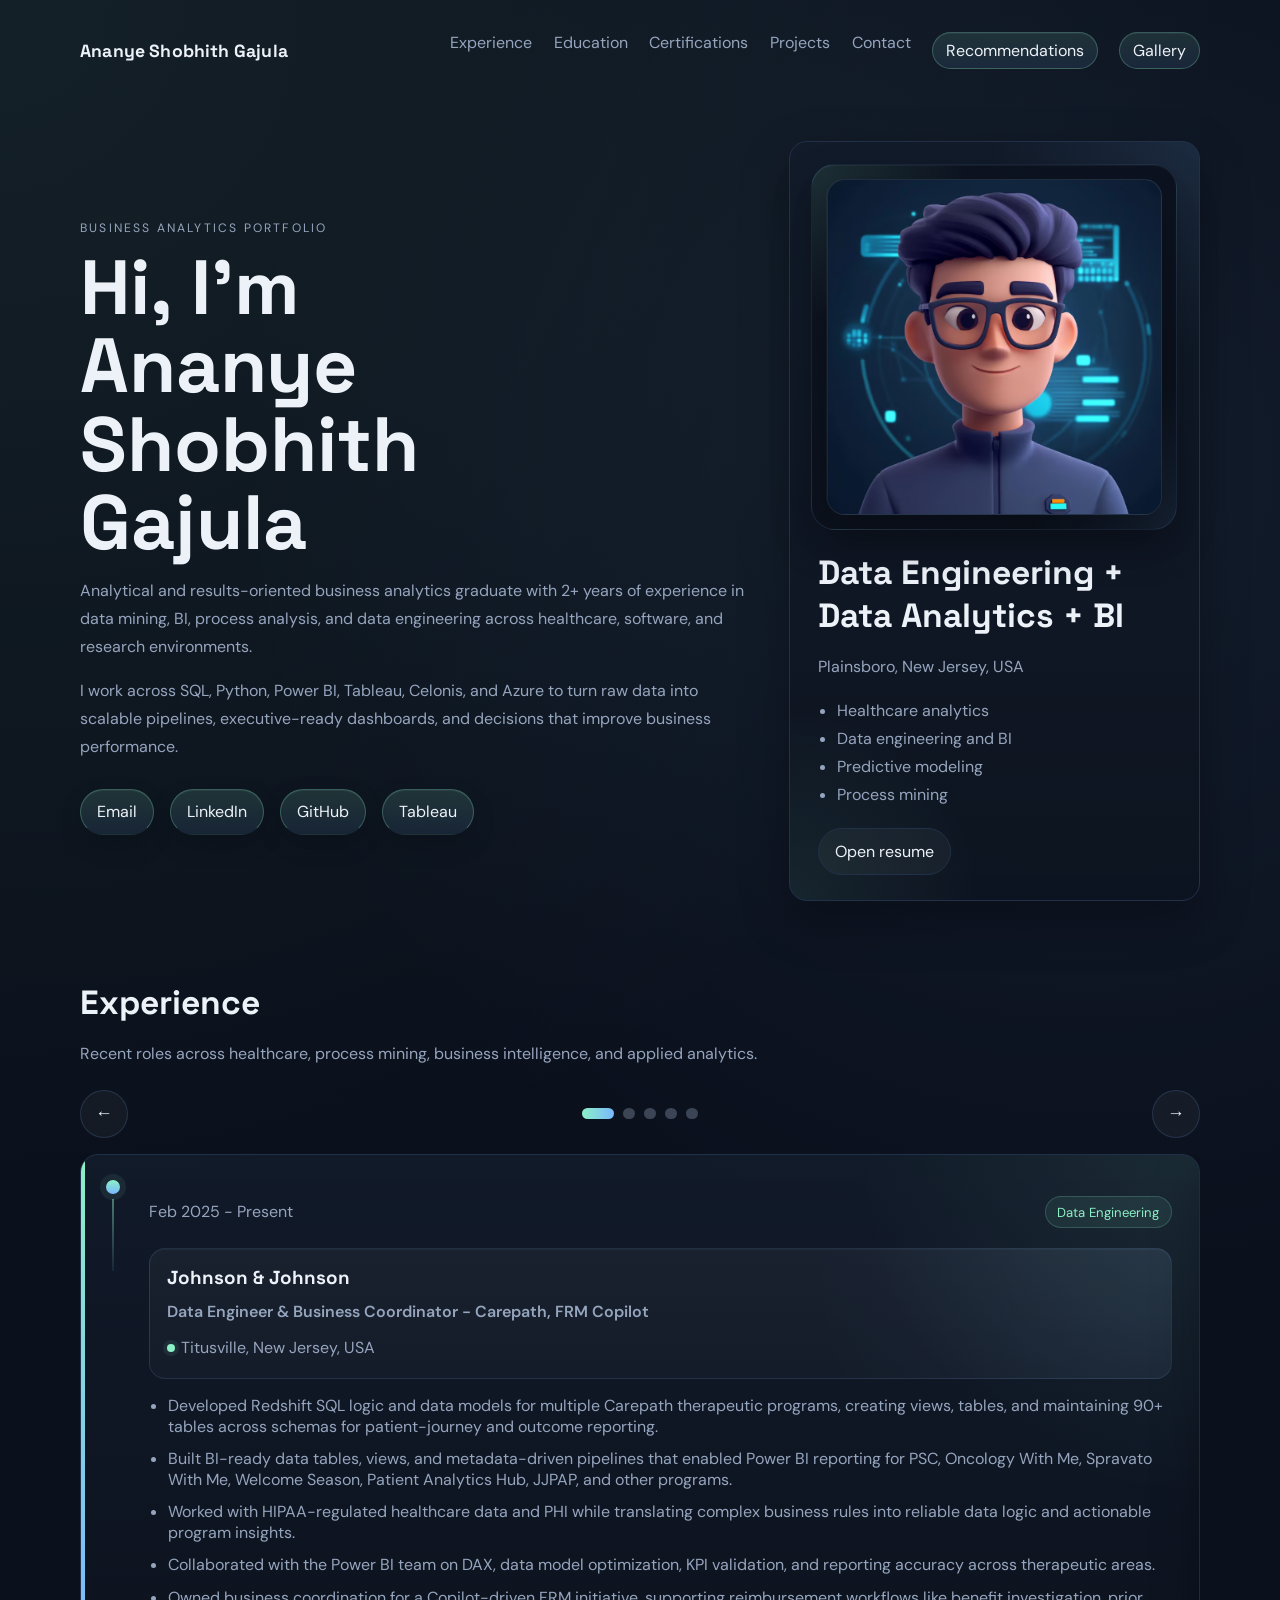
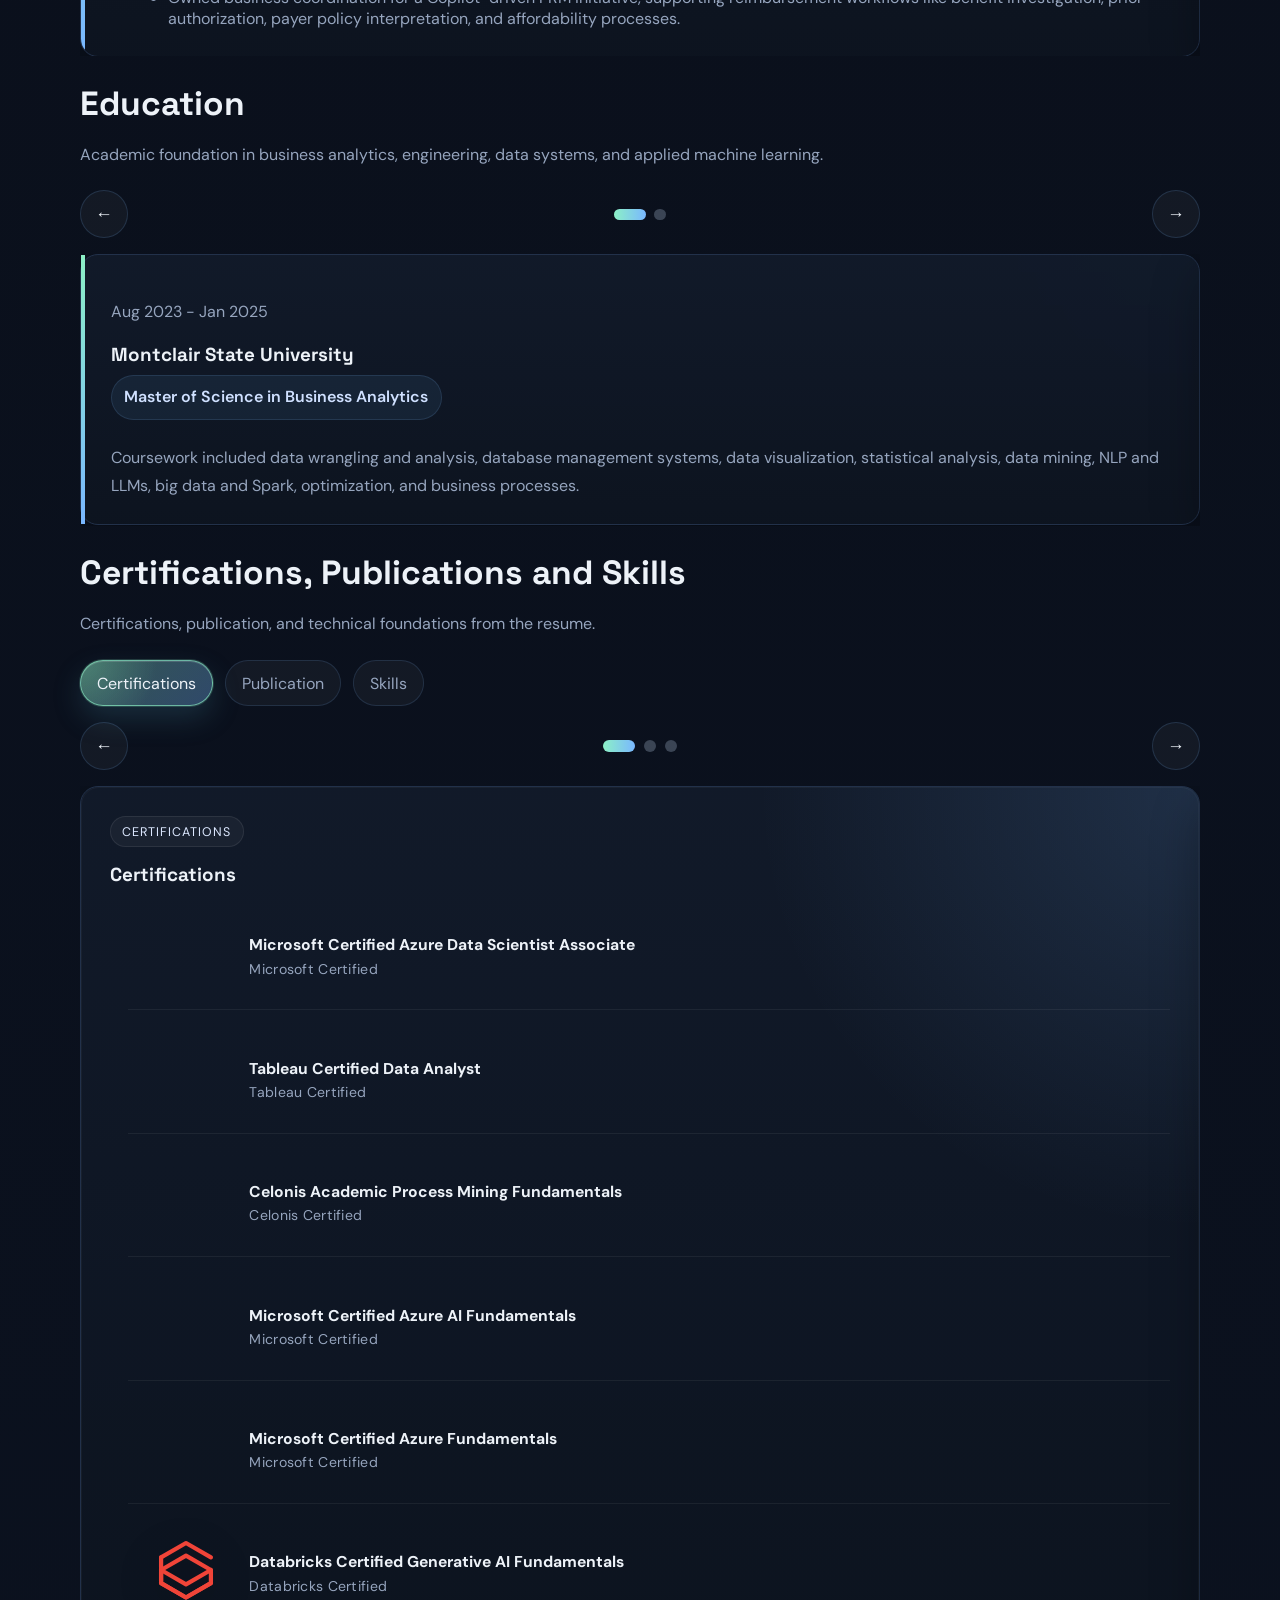
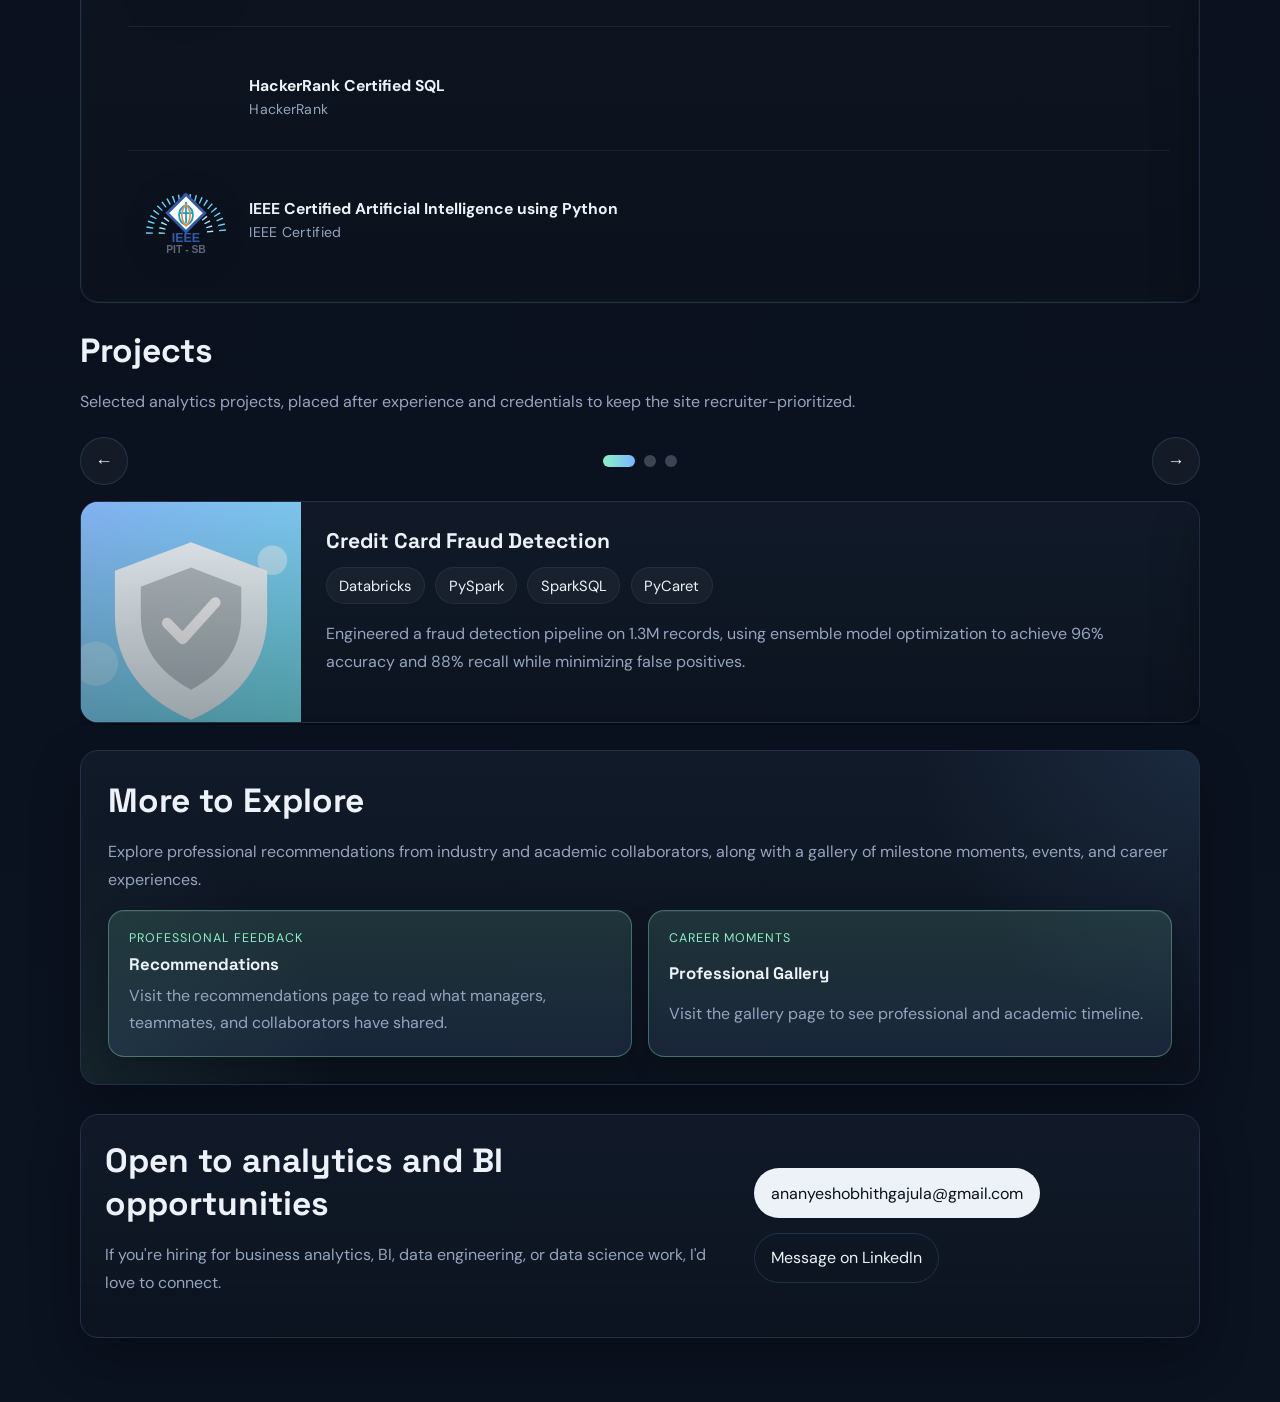
==== index.html @ 926a05ed "Add files via upload" ====
<!DOCTYPE html>
<html lang="en">
<head>
  <meta charset="UTF-8">
  <meta name="viewport" content="width=device-width, initial-scale=1.0">
  <title>Ananye Shobhith Gajula | Portfolio</title>
  <meta
    name="description"
    content="Portfolio of Ananye Shobhith Gajula, a business analytics and data professional with experience in healthcare analytics, BI, SQL, Python, Tableau, and Power BI."
  >
  <link rel="preconnect" href="https://fonts.googleapis.com">
  <link rel="preconnect" href="https://fonts.gstatic.com" crossorigin>
  <link href="https://fonts.googleapis.com/css2?family=DM+Sans:wght@400;500;700&family=Space+Grotesk:wght@500;700&display=swap" rel="stylesheet">
  <link rel="stylesheet" href="styles.css">
</head>
<body>
  <div class="site-shell">
    <header class="site-header">
      <a class="site-brand" href="#top">Ananye Shobhith Gajula</a>
      <nav class="site-nav">
        <a href="#experience">Experience</a>
        <a href="#education">Education</a>
        <a href="#credentials">Certifications</a>
        <a href="#projects">Projects</a>
        <a href="#contact">Contact</a>
        <a class="nav-highlight-link" href="recommendations.html">Recommendations</a>
        <a class="nav-highlight-link" href="gallery.html">Gallery</a>
      </nav>
    </header>

    <main id="top" class="content">
      <section class="hero">
        <div class="hero-copy">
          <p class="hero-tag">Business Analytics Portfolio</p>
          <h1>Hi, I'm Ananye Shobhith Gajula</h1>
          <p class="hero-text">
            Analytical and results-oriented business analytics graduate with 2+ years of experience in data mining,
            BI, process analysis, and data engineering across healthcare, software, and research environments.
          </p>
          <p class="hero-text">
            I work across SQL, Python, Power BI, Tableau, Celonis, and Azure to turn raw data into scalable pipelines,
            executive-ready dashboards, and decisions that improve business performance.
          </p>
          <div class="social-links">
            <a class="hero-link-highlight" href="mailto:ananyeshobhithgajula@gmail.com">Email</a>
            <a class="hero-link-highlight" href="https://www.linkedin.com/in/ananye-shobhith-gajula-b2914a262/" target="_blank" rel="noreferrer">LinkedIn</a>
            <a class="hero-link-highlight" href="https://github.com/ananye20" target="_blank" rel="noreferrer">GitHub</a>
            <a class="hero-link-highlight" href="https://public.tableau.com/app/profile/ananye.shobhith.gajula/vizzes" target="_blank" rel="noreferrer">Tableau</a>
          </div>
        </div>

        <aside class="profile-card">
          <div class="avatar-block">
            <img
              class="avatar-image"
              src="Avatar_Image.png"
              alt="Profile avatar"
            >
          </div>
          <div class="profile-meta">
          <h2>Data Engineering + Data Analytics + BI</h2>
            <p>Plainsboro, New Jersey, USA</p>
            <ul>
              <li>Healthcare analytics</li>
              <li>Data engineering and BI</li>
              <li>Predictive modeling</li>
              <li>Process mining</li>
            </ul>
            <a class="resume-link" href="AnanyeShobhithGajula_IBI%20(1).pdf" target="_blank" rel="noreferrer">Open resume</a>
          </div>
        </aside>
      </section>

      <section id="experience" class="section">
        <div class="section-head">
          <h2>Experience</h2>
          <p>Recent roles across healthcare, process mining, business intelligence, and applied analytics.</p>
        </div>

        <div class="experience-carousel reveal" data-carousel>
          <div class="experience-controls">
            <button class="carousel-button" type="button" data-carousel-prev aria-label="Previous experience">&#8592;</button>
            <div class="experience-dots" data-carousel-dots></div>
            <button class="carousel-button" type="button" data-carousel-next aria-label="Next experience">&#8594;</button>
          </div>

          <div class="experience-viewport">
            <div class="experience-track" data-carousel-track>
              <article class="post-card experience-card">
                <div class="experience-top">
                  <p class="post-date">Feb 2025 - Present</p>
                  <span class="experience-badge">Data Engineering</span>
                </div>
                <div class="experience-marker">
                  <span class="marker-dot"></span>
                  <span class="marker-line"></span>
                </div>
                <div class="experience-meta">
                  <h3>Johnson &amp; Johnson</h3>
                  <p class="post-role">Data Engineer &amp; Business Coordinator - Carepath, FRM Copilot</p>
                  <p class="post-location">Titusville, New Jersey, USA</p>
                </div>
                <ul class="experience-points">
                  <li>Developed Redshift SQL logic and data models for multiple Carepath therapeutic programs, creating views, tables, and maintaining 90+ tables across schemas for patient-journey and outcome reporting.</li>
                  <li>Built BI-ready data tables, views, and metadata-driven pipelines that enabled Power BI reporting for PSC, Oncology With Me, Spravato With Me, Welcome Season, Patient Analytics Hub, JJPAP, and other programs.</li>
                  <li>Worked with HIPAA-regulated healthcare data and PHI while translating complex business rules into reliable data logic and actionable program insights.</li>
                  <li>Collaborated with the Power BI team on DAX, data model optimization, KPI validation, and reporting accuracy across therapeutic areas.</li>
                  <li>Owned business coordination for a Copilot-driven FRM initiative, supporting reimbursement workflows like benefit investigation, prior authorization, payer policy interpretation, and affordability processes.</li>
                </ul>
              </article>

              <article class="post-card experience-card">
                <div class="experience-top">
                  <p class="post-date">Sep 2024 - Dec 2024</p>
                  <span class="experience-badge">Process Mining</span>
                </div>
                <div class="experience-marker">
                  <span class="marker-dot"></span>
                  <span class="marker-line"></span>
                </div>
                <div class="experience-meta">
                  <h3>Celonis</h3>
                  <p class="post-role">Data and Process Mining Analyst</p>
                  <p class="post-location">New York City, New York, USA</p>
                </div>
                <ul class="experience-points">
                  <li>Conducted data and process mining with Celonis EMS on 220K+ production, workflow, and finance records to identify operational inefficiencies and improvement opportunities.</li>
                  <li>Developed integrated data models, PQL queries, and interactive dashboards that surfaced workflow bottlenecks and helped prioritize automation and process streamlining.</li>
                  <li>Uncovered production losses from over-deliveries, 42-day sales-to-production delays, 51.48% late FedEx deliveries, and delayed payments caused by repetitive tasks and broken workflow handoffs.</li>
                </ul>
              </article>

              <article class="post-card experience-card">
                <div class="experience-top">
                  <p class="post-date">May 2024 - Aug 2024</p>
                  <span class="experience-badge">Internship</span>
                </div>
                <div class="experience-marker">
                  <span class="marker-dot"></span>
                  <span class="marker-line"></span>
                </div>
                <div class="experience-meta">
                  <h3>My Yoga Network</h3>
                  <p class="post-role">Data Science and Analysis Intern</p>
                  <p class="post-location">Long Beach, California, USA</p>
                </div>
                <ul class="experience-points">
                  <li>Developed end-to-end Power BI dashboards using Google Analytics and custom datasets, with SQL, Power Query, and DAX to analyze traffic, engagement, and user behavior trends.</li>
                  <li>Built an automated Python-based data collection workflow, including web scraping, to support the company&apos;s personalized AI efforts.</li>
                  <li>Performed sentiment analysis across multiple websites to understand public opinion on yoga therapy and deliver near real-time stakeholder insight.</li>
                </ul>
              </article>

              <article class="post-card experience-card">
                <div class="experience-top">
                  <p class="post-date">Apr 2022 - Apr 2023</p>
                  <span class="experience-badge">Research</span>
                </div>
                <div class="experience-marker">
                  <span class="marker-dot"></span>
                  <span class="marker-line"></span>
                </div>
                <div class="experience-meta">
                  <h3>Vardhaman College of Engineering</h3>
                  <p class="post-role">Research Assistant</p>
                  <p class="post-location">Hyderabad, Telangana, India</p>
                </div>
                <ul class="experience-points">
                  <li>Supported research-oriented analytical work during undergraduate study, strengthening skills in structured problem solving, experimentation, and technical communication.</li>
                  <li>Built a strong foundation in applied data analysis and investigative thinking that later carried into analytics, BI, and machine learning work.</li>
                </ul>
              </article>

              <article class="post-card experience-card">
                <div class="experience-top">
                  <p class="post-date">Aug 2021 - Sep 2021</p>
                  <span class="experience-badge">Machine Learning</span>
                </div>
                <div class="experience-marker">
                  <span class="marker-dot"></span>
                  <span class="marker-line"></span>
                </div>
                <div class="experience-meta">
                  <h3>VI Solutions</h3>
                  <p class="post-role">Machine Learning Intern</p>
                  <p class="post-location">Bengaluru, Karnataka, India</p>
                </div>
                <ul class="experience-points">
                  <li>Gained early internship exposure to machine learning workflows and practical analytics problem solving in a professional environment.</li>
                  <li>Built foundational experience that shaped later work in predictive modeling, data science, and applied business analytics.</li>
                </ul>
              </article>
            </div>
          </div>
        </div>
      </section>

      <section id="education" class="section">
        <div class="section-head">
          <h2>Education</h2>
          <p>Academic foundation in business analytics, engineering, data systems, and applied machine learning.</p>
        </div>

        <div class="education-carousel reveal" data-carousel data-carousel-label="education">
          <div class="experience-controls">
            <button class="carousel-button" type="button" data-carousel-prev aria-label="Previous education">&#8592;</button>
            <div class="experience-dots" data-carousel-dots></div>
            <button class="carousel-button" type="button" data-carousel-next aria-label="Next education">&#8594;</button>
          </div>

          <div class="experience-viewport education-viewport">
            <div class="experience-track education-track" data-carousel-track>
              <article class="info-card education-card">
                <p class="post-date">Aug 2023 - Jan 2025</p>
                <h3>Montclair State University</h3>
                <p class="post-role">Master of Science in Business Analytics</p>
                <p>
                  Coursework included data wrangling and analysis, database management systems, data visualization,
                  statistical analysis, data mining, NLP and LLMs, big data and Spark, optimization, and business processes.
                </p>
              </article>

              <article class="info-card education-card">
                <p class="post-date">Aug 2019 - May 2023</p>
                <h3>Vardhaman College of Engineering</h3>
                <p class="post-role">Bachelor of Technology in Electronics and Communication Engineering</p>
                <p>
                  Relevant coursework included DBMS, Python, Java, C and data structures, artificial neural networks,
                  image processing, pattern recognition, managerial economics, financial analysis, and management science.
                </p>
              </article>
            </div>
          </div>
        </div>
      </section>

      <section id="credentials" class="section">
        <div class="section-head">
          <h2>Certifications, Publications and Skills</h2>
          <p>Certifications, publication, and technical foundations from the resume.</p>
        </div>

        <div class="credentials-carousel reveal" data-carousel data-carousel-label="credentials">
          <div class="credential-tabs" role="tablist" aria-label="Credential sections">
            <button class="credential-tab" type="button" data-carousel-tab aria-label="Show certifications">Certifications</button>
            <button class="credential-tab" type="button" data-carousel-tab aria-label="Show publication">Publication</button>
            <button class="credential-tab" type="button" data-carousel-tab aria-label="Show skills">Skills</button>
          </div>

          <div class="experience-controls">
            <button class="carousel-button" type="button" data-carousel-prev aria-label="Previous credential panel">&#8592;</button>
            <div class="experience-dots" data-carousel-dots></div>
            <button class="carousel-button" type="button" data-carousel-next aria-label="Next credential panel">&#8594;</button>
          </div>

          <div class="experience-viewport credentials-viewport">
            <div class="experience-track credentials-track" data-carousel-track>
              <article class="info-card credential-panel credential-panel-certifications">
                <div class="credential-kicker">Certifications</div>
                <h3>Certifications</h3>
                <ul class="link-list credential-list">
                  <li>
                    <a class="credential-link" href="https://learn.microsoft.com/en-us/users/gajulaananyeshobhith-4260/credentials/d32e038fb5f70c62?ref=https%3A%2F%2Fwww.linkedin.com%2F" target="_blank" rel="noreferrer">
                      <span class="cert-badge-visual cert-badge-visual-microsoft" aria-hidden="true">
                        <img class="cert-badge-image cert-badge-image-microsoft" src="https://learn.microsoft.com/en-us/media/learn/certification/badges/microsoft-certified-associate-badge.svg" alt="">
                      </span>
                      <span class="credential-copy">
                        <strong>Microsoft Certified Azure Data Scientist Associate</strong>
                        <span>Microsoft Certified</span>
                      </span>
                    </a>
                  </li>
                  <li>
                    <a class="credential-link" href="https://www.credly.com/badges/27717da0-6402-4bd5-868a-07f58592368b/public_url" target="_blank" rel="noreferrer">
                      <span class="cert-badge-visual cert-badge-visual-tableau" aria-hidden="true">
                        <img class="cert-badge-image cert-badge-image-tableau" src="https://images.credly.com/images/58b06a5f-aee6-4a11-ac53-da36d5f70e8e/linkedin_thumb_image.png" alt="">
                      </span>
                      <span class="credential-copy">
                        <strong>Tableau Certified Data Analyst</strong>
                        <span>Tableau Certified</span>
                      </span>
                    </a>
                  </li>
                  <li>
                    <a class="credential-link" href="https://www.credly.com/badges/e7cfa624-79ff-4058-915b-7930f27873f2/public_url" target="_blank" rel="noreferrer">
                      <span class="cert-badge-visual cert-badge-visual-celonis" aria-hidden="true">
                        <img class="cert-badge-image cert-badge-image-celonis" src="https://images.credly.com/images/0831dac1-0a49-448d-a786-57c72c984bd1/linkedin_thumb_image.png" alt="">
                      </span>
                      <span class="credential-copy">
                        <strong>Celonis Academic Process Mining Fundamentals</strong>
                        <span>Celonis Certified</span>
                      </span>
                    </a>
                  </li>
                  <li>
                    <a class="credential-link" href="https://learn.microsoft.com/en-us/users/gajulaananyeshobhith-4260/credentials/6275d849d270e3c5?ref=https%3A%2F%2Fwww.linkedin.com%2F" target="_blank" rel="noreferrer">
                      <span class="cert-badge-visual cert-badge-visual-microsoft" aria-hidden="true">
                        <img class="cert-badge-image cert-badge-image-microsoft" src="https://learn.microsoft.com/en-us/media/learn/certification/badges/microsoft-certified-fundamentals-badge.svg" alt="">
                      </span>
                      <span class="credential-copy">
                        <strong>Microsoft Certified Azure AI Fundamentals</strong>
                        <span>Microsoft Certified</span>
                      </span>
                    </a>
                  </li>
                  <li>
                    <a class="credential-link" href="https://learn.microsoft.com/en-us/users/gajulaananyeshobhith-4260/credentials/99b4e47d8fd1ccc8?ref=https%3A%2F%2Fwww.linkedin.com%2F" target="_blank" rel="noreferrer">
                      <span class="cert-badge-visual cert-badge-visual-microsoft" aria-hidden="true">
                        <img class="cert-badge-image cert-badge-image-microsoft" src="https://learn.microsoft.com/en-us/media/learn/certification/badges/microsoft-certified-fundamentals-badge.svg" alt="">
                      </span>
                      <span class="credential-copy">
                        <strong>Microsoft Certified Azure Fundamentals</strong>
                        <span>Microsoft Certified</span>
                      </span>
                    </a>
                  </li>
                  <li>
                    <a class="credential-link" href="https://credentials.databricks.com/5e08531e-f39e-4962-baf7-e07ce526fd27#acc.Z2GTFHV7" target="_blank" rel="noreferrer">
                      <span class="cert-badge-visual cert-badge-visual-genai" aria-hidden="true">
                        <img class="cert-badge-image cert-badge-image-genai" src="data:image/svg+xml,%3Csvg xmlns='http://www.w3.org/2000/svg' viewBox='0 0 180 180'%3E%3Crect width='180' height='180' fill='none'/%3E%3Cg fill='none' stroke='%23f04438' stroke-width='10' stroke-linecap='round' stroke-linejoin='round'%3E%3Cpath d='M31 53 90 19l59 34'/%3E%3Cpath d='M31 83 90 49l59 34v31L90 148 31 114V83Z'/%3E%3Cpath d='M31 53v30l59 34 59-34'/%3E%3Cpath d='M31 83v31l59 34 59-34'/%3E%3C/g%3E%3C/svg%3E" alt="">
                      </span>
                      <span class="credential-copy">
                        <strong>Databricks Certified Generative AI Fundamentals</strong>
                        <span>Databricks Certified</span>
                      </span>
                    </a>
                  </li>
                  <li>
                    <a class="credential-link" href="https://www.hackerrank.com/certificates/iframe/54841c2bc0ff" target="_blank" rel="noreferrer">
                      <span class="cert-badge-visual cert-badge-visual-hackerrank" aria-hidden="true">
                        <img class="cert-badge-image cert-badge-image-hackerrank" src="https://hrcdn.net/hrc_misc/SQL_basic_badge.png" alt="">
                      </span>
                      <span class="credential-copy">
                        <strong>HackerRank Certified SQL</strong>
                        <span>HackerRank</span>
                      </span>
                    </a>
                  </li>
                  <li>
                    <a class="credential-link" href="https://credentials.databricks.com/9df317f6-ded1-4fb7-9c5d-2fa432081d6c?username=ananyeshobhithgajula668041" target="_blank" rel="noreferrer">
                      <span class="cert-badge-visual" aria-hidden="true">
                        <img class="cert-badge-image cert-badge-image-contain" src="data:image/svg+xml,%3Csvg xmlns='http://www.w3.org/2000/svg' viewBox='0 0 136 110'%3E%3Crect width='136' height='110' fill='none'/%3E%3Cpath d='M15 75a53 53 0 0 1 106 0' fill='none' stroke='%2366d7ff' stroke-width='10' stroke-dasharray='2 6'/%3E%3Cpath d='M33 75a35 35 0 0 1 70 0' fill='none' stroke='%23a6ebff' stroke-width='9' stroke-dasharray='2 5'/%3E%3Cpath d='M68 18 95 45 68 72 41 45 68 18Z' fill='white' stroke='%232f5aa8' stroke-width='4'/%3E%3Cpath d='M68 29v31M58 45h20M68 33c6 3 10 9 10 15s-4 12-10 15c-6-3-10-9-10-15s4-12 10-15Z' fill='none' stroke='%2300a0df' stroke-width='2.5'/%3E%3Cpath d='M68 33c0 0 6 4 6 15 0 11-6 15-6 15s-6-4-6-15c0-11 6-15 6-15Z' fill='none' stroke='%23f28b2f' stroke-width='2.5'/%3E%3Ctext x='68' y='87' fill='%232f5aa8' font-size='18' font-family='Arial' font-weight='700' text-anchor='middle'%3EIEEE%3C/text%3E%3Ctext x='68' y='103' fill='%2363647a' font-size='15' font-family='Arial' font-weight='700' text-anchor='middle'%3EPIT - SB%3C/text%3E%3C/svg%3E" alt="">
                      </span>
                      <span class="credential-copy">
                        <strong>IEEE Certified Artificial Intelligence using Python</strong>
                        <span>IEEE Certified</span>
                      </span>
                    </a>
                  </li>
                </ul>
              </article>

              <article class="info-card credential-panel credential-panel-publication">
                <div class="credential-kicker">Research Output</div>
                <h3>Publication</h3>
                <div class="publication-entry">
                  <div class="publication-meta">
                    <span class="publication-badge" aria-hidden="true">
                      <img
                        class="publication-badge-image"
                        src="data:image/svg+xml,%3Csvg xmlns='http://www.w3.org/2000/svg' viewBox='0 0 112 112'%3E%3Crect width='112' height='112' rx='28' fill='%23f7c97e'/%3E%3Crect x='24' y='20' width='44' height='72' rx='8' fill='%23222d3d'/%3E%3Cpath d='M68 28h12c5 0 8 3 8 8v44c0 5-3 8-8 8H68V28Z' fill='%23354458'/%3E%3Cpath d='M32 34h28M32 46h24M32 58h28M32 70h18' stroke='%23f7c97e' stroke-width='4' stroke-linecap='round'/%3E%3Cpath d='M68 28c5 0 8 3 8 8v44c0 5-3 8-8 8' fill='none' stroke='%23f3f6fb' stroke-width='4'/%3E%3C/svg%3E"
                        alt=""
                      >
                    </span>
                    <div class="publication-copy">
                      <p class="publication-label">Journal</p>
                      <h4>Tuijin Jishu / Journal of Propulsion Technology</h4>
                    </div>
                  </div>
                  <p class="publication-title">
                    Transforming Healthcare Data into Actionable Insights for Budget Allocation
                  </p>
                  <a class="inline-link credential-action" href="https://www.propulsiontechjournal.com/index.php/journal/article/view/5639/3808" target="_blank" rel="noreferrer">Open article</a>
                </div>

                <div class="publication-entry">
                  <div class="publication-meta">
                    <span class="publication-badge" aria-hidden="true">
                      <img
                        class="publication-badge-image"
                        src="data:image/svg+xml,%3Csvg xmlns='http://www.w3.org/2000/svg' viewBox='0 0 112 112'%3E%3Crect width='112' height='112' rx='28' fill='%2379b7ff'/%3E%3Crect x='24' y='24' width='64' height='64' rx='18' fill='%230e1a2b'/%3E%3Cpath d='M40 46h32M40 58h24M40 70h28' stroke='%23dfeaff' stroke-width='5' stroke-linecap='round'/%3E%3Ccircle cx='73' cy='72' r='10' fill='none' stroke='%238cf0c6' stroke-width='5'/%3E%3Cpath d='m80 79 8 8' stroke='%238cf0c6' stroke-width='5' stroke-linecap='round'/%3E%3C/svg%3E"
                        alt=""
                      >
                    </span>
                    <div class="publication-copy">
                      <p class="publication-label">Publication</p>
                      <h4>Ready Tensor</h4>
                    </div>
                  </div>
                  <p class="publication-title">
                    Miller Center Speech Synthesis
                  </p>
                  <a class="inline-link credential-action" href="https://app.readytensor.ai/publications/miller-center-speech-synthesis-87vT1EfY8yoV" target="_blank" rel="noreferrer">Open publication</a>
                </div>
              </article>

              <article class="info-card credential-panel credential-panel-skills">
                <div class="credential-kicker">Toolbox</div>
                <h3>Technical Skills</h3>
                <div class="skill-cloud">
                  <span>Python</span>
                  <span>SQL</span>
                  <span>Power BI</span>
                  <span>Tableau</span>
                  <span>R</span>
                  <span>Excel</span>
                  <span>Celonis</span>
                  <span>PostgreSQL</span>
                  <span>Azure</span>
                  <span>Databricks</span>
                  <span>PySpark</span>
                  <span>TensorFlow</span>
                  <span>PyTorch</span>
                  <span>spaCy</span>
                  <span>BERT</span>
                  <span>Power Query</span>
                  <span>DAX</span>
                  <span>MLOps</span>
                </div>
              </article>
            </div>
          </div>
        </div>
      </section>

      <section id="projects" class="section">
        <div class="section-head">
          <h2>Projects</h2>
          <p>Selected analytics projects, placed after experience and credentials to keep the site recruiter-prioritized.</p>
        </div>

        <div class="projects-carousel reveal" data-carousel data-carousel-label="project">
          <div class="experience-controls">
            <button class="carousel-button" type="button" data-carousel-prev aria-label="Previous project">&#8592;</button>
            <div class="experience-dots" data-carousel-dots></div>
            <button class="carousel-button" type="button" data-carousel-next aria-label="Next project">&#8594;</button>
          </div>

            <div class="experience-viewport project-viewport">
              <div class="experience-track project-track" data-carousel-track>
                <article class="project-card">
                  <div class="project-visual blue">
                    <img
                      class="project-logo"
                      src="data:image/svg+xml,%3Csvg xmlns='http://www.w3.org/2000/svg' viewBox='0 0 600 420'%3E%3Cdefs%3E%3ClinearGradient id='g' x1='0' y1='0' x2='1' y2='1'%3E%3Cstop stop-color='%238cb7ff'/%3E%3Cstop offset='1' stop-color='%2375f0f3'/%3E%3C/linearGradient%3E%3C/defs%3E%3Crect width='600' height='420' fill='url(%23g)'/%3E%3Cpath d='M300 78 444 132v84c0 94-58 163-144 198C214 379 156 310 156 216v-84L300 78Z' fill='%23ffffff' fill-opacity='.9'/%3E%3Cpath d='M300 126 395 162v55c0 62-36 108-95 140-59-32-95-78-95-140v-55l95-36Z' fill='%23091520' fill-opacity='.24'/%3E%3Cpath d='M255 231l29 30 62-69' fill='none' stroke='%23ffffff' stroke-width='20' stroke-linecap='round' stroke-linejoin='round'/%3E%3Ccircle cx='454' cy='112' r='28' fill='%23ffffff' fill-opacity='.46'/%3E%3Ccircle cx='120' cy='308' r='42' fill='%23ffffff' fill-opacity='.28'/%3E%3C/svg%3E"
                      alt="Fraud detection analytics project visual"
                    >
                  </div>
                  <div class="project-body">
                    <a class="project-title" href="#projects">Credit Card Fraud Detection</a>
                    <div class="project-tags">
                      <span>Databricks</span>
                      <span>PySpark</span>
                      <span>SparkSQL</span>
                      <span>PyCaret</span>
                    </div>
                    <p>
                      Engineered a fraud detection pipeline on 1.3M records, using ensemble model optimization to achieve
                      96% accuracy and 88% recall while minimizing false positives.
                    </p>
                  </div>
                </article>

                <article class="project-card">
                  <div class="project-visual mint">
                    <img
                    class="project-logo"
                    src="data:image/svg+xml,%3Csvg xmlns='http://www.w3.org/2000/svg' viewBox='0 0 600 420'%3E%3Cdefs%3E%3ClinearGradient id='g' x1='0' y1='0' x2='1' y2='1'%3E%3Cstop stop-color='%238cf0c6'/%3E%3Cstop offset='1' stop-color='%235dc9e8'/%3E%3C/linearGradient%3E%3C/defs%3E%3Crect width='600' height='420' fill='url(%23g)'/%3E%3Crect x='56' y='58' width='488' height='304' rx='28' fill='%230a1520' fill-opacity='.18'/%3E%3Crect x='94' y='110' width='84' height='198' rx='18' fill='%23ffffff' fill-opacity='.88'/%3E%3Crect x='204' y='160' width='84' height='148' rx='18' fill='%23ffffff' fill-opacity='.78'/%3E%3Crect x='314' y='136' width='84' height='172' rx='18' fill='%23ffffff' fill-opacity='.7'/%3E%3Crect x='424' y='86' width='84' height='222' rx='18' fill='%23ffffff' fill-opacity='.92'/%3E%3Cpath d='M110 92c30-34 70-50 120-48 44 1 80 17 110 50 24 25 53 41 87 47' fill='none' stroke='%2309141c' stroke-width='18' stroke-linecap='round' stroke-opacity='.55'/%3E%3C/svg%3E"
                    alt="Insurance analytics project visual"
                  >
                </div>
                <div class="project-body">
                  <a class="project-title" href="#projects">EIC Insurance Analysis Report</a>
                  <div class="project-tags">
                    <span>Power BI</span>
                    <span>SQL</span>
                    <span>DAX</span>
                    <span>Power Query</span>
                  </div>
                  <p>
                    Analyzed insurance performance across premiums, claims, profitability, cumulative losses, and loss ratios
                    to surface the financial and operational metrics that mattered most across sectors and customer segments.
                  </p>
                </div>
              </article>

              <article class="project-card">
                <div class="project-visual amber">
                  <img
                    class="project-logo"
                    src="data:image/svg+xml,%3Csvg xmlns='http://www.w3.org/2000/svg' viewBox='0 0 600 420'%3E%3Cdefs%3E%3ClinearGradient id='g' x1='0' y1='0' x2='1' y2='1'%3E%3Cstop stop-color='%23f7c97e'/%3E%3Cstop offset='1' stop-color='%23ff9f8a'/%3E%3C/linearGradient%3E%3C/defs%3E%3Crect width='600' height='420' fill='url(%23g)'/%3E%3Ccircle cx='138' cy='118' r='48' fill='%23fff5dc' fill-opacity='.92'/%3E%3Cpath d='M103 225c40-58 91-88 154-90 45-2 89 12 131 42 24 17 48 26 72 28v132H82c5-41 12-79 21-112Z' fill='%230b1622' fill-opacity='.18'/%3E%3Cpath d='M122 156v126M238 136v146M354 166v116M470 146v136' stroke='%23ffffff' stroke-opacity='.64' stroke-width='16' stroke-linecap='round'/%3E%3Cpath d='M102 262c32-16 58-26 78-30 42-9 79-3 111 18 30 19 57 28 82 28 33 0 69-14 109-40' fill='none' stroke='%2309141c' stroke-width='16' stroke-linecap='round' stroke-opacity='.45'/%3E%3C/svg%3E"
                    alt="Weather monitoring project visual"
                  >
                </div>
                <div class="project-body">
                  <a class="project-title" href="#projects">Global Weather Monitoring System</a>
                  <div class="project-tags">
                    <span>Python</span>
                    <span>API Ingestion</span>
                    <span>Power BI</span>
                    <span>Power Automate</span>
                  </div>
                  <p>
                    Built a real-time Power BI dashboard for 200 cities with a 15-day forecast, 25 weather features, and
                    automated alerts for meaningful temperature changes.
                  </p>
                  </div>
                </article>
              </div>
            </div>
          </div>
      </section>

      <section class="section reveal">
        <div class="resource-section">
          <div class="section-head resource-head">
            <h2>More to Explore</h2>
            <p>Explore professional recommendations from industry and academic collaborators, along with a gallery of milestone moments, events, and career experiences.</p>
          </div>

          <div class="resource-links">
            <a class="resource-link-card" href="recommendations.html">
              <span class="resource-link-kicker">Professional Feedback</span>
              <strong>Recommendations</strong>
              <span>Visit the recommendations page to read what managers, teammates, and collaborators have shared.</span>
            </a>

            <a class="resource-link-card" href="gallery.html">
              <span class="resource-link-kicker">Career Moments</span>
              <strong>Professional Gallery</strong>
              <span>Visit the gallery page to see professional and academic timeline.</span>
            </a>
          </div>
        </div>
      </section>

      <section id="contact" class="newsletter reveal">
        <div>
          <h2>Open to analytics and BI opportunities</h2>
          <p>
            If you're hiring for business analytics, BI, data engineering, or data science work, I'd love to connect.
          </p>
        </div>
        <div class="newsletter-actions">
          <a class="primary-link" href="mailto:ananyeshobhithgajula@gmail.com">ananyeshobhithgajula@gmail.com</a>
          <a class="secondary-link" href="https://www.linkedin.com/in/ananye-shobhith-gajula-b2914a262/" target="_blank" rel="noreferrer">Message on LinkedIn</a>
        </div>
      </section>
    </main>
  </div>

  <script src="script.js"></script>
</body>
</html>
---- styles.css ----
:root {
  --bg: #0a0f1a;
  --surface: #111827;
  --surface-soft: #0f1723;
  --surface-card: #121b2a;
  --border: #22314a;
  --text: #edf2f8;
  --muted: #96a5be;
  --mint: #8cf0c6;
  --blue: #79b7ff;
  --amber: #f7c97e;
  --radius: 18px;
  --shadow: 0 18px 50px rgba(0, 0, 0, 0.28);
  --width: 1120px;
}

* {
  box-sizing: border-box;
}

html {
  scroll-behavior: smooth;
}

body {
  margin: 0;
  font-family: "DM Sans", sans-serif;
  background:
    radial-gradient(circle at top left, rgba(140, 240, 198, 0.08), transparent 26%),
    radial-gradient(circle at 85% 10%, rgba(121, 183, 255, 0.08), transparent 20%),
    linear-gradient(180deg, #0a0f1a 0%, #0b1220 100%);
  color: var(--text);
}

a {
  color: inherit;
  text-decoration: none;
}

.site-shell {
  min-height: 100vh;
}

.site-header,
.content {
  width: min(calc(100% - 2rem), var(--width));
  margin: 0 auto;
}

.site-header {
  display: flex;
  justify-content: space-between;
  align-items: center;
  padding: 2rem 0 1rem;
}

.site-brand {
  font-family: "Space Grotesk", sans-serif;
  font-size: 1.1rem;
  font-weight: 700;
  letter-spacing: 0.01em;
}

.site-nav {
  display: flex;
  gap: 1.35rem;
  color: var(--muted);
}

.nav-highlight-link {
  padding: 0.45rem 0.8rem;
  border-radius: 999px;
  color: var(--text);
  border: 1px solid rgba(140, 240, 198, 0.26);
  background: linear-gradient(180deg, rgba(140, 240, 198, 0.12), rgba(121, 183, 255, 0.1));
  box-shadow: inset 0 1px 0 rgba(255, 255, 255, 0.05);
}

.content {
  padding-bottom: 4rem;
}

.hero {
  display: grid;
  grid-template-columns: 1.3fr 0.8fr;
  gap: 2.5rem;
  align-items: center;
  padding: 3.5rem 0 4rem;
}

.hero-tag,
.post-date,
.post-role,
.post-location,
.section-head p {
  color: var(--muted);
}

.hero-tag {
  text-transform: uppercase;
  letter-spacing: 0.18em;
  font-size: 0.76rem;
}

h1,
h2,
h3 {
  font-family: "Space Grotesk", sans-serif;
  margin: 0;
}

h1 {
  font-size: clamp(2.8rem, 6vw, 4.9rem);
  line-height: 1.02;
  margin-top: 0.7rem;
  max-width: 10ch;
}

h2 {
  font-size: clamp(1.55rem, 3vw, 2.1rem);
}

h3 {
  font-size: 1.18rem;
}

.hero-text,
.post-card p,
.project-body p,
.info-card p,
.newsletter p,
.section-head p,
.profile-meta p,
.profile-meta li {
  color: var(--muted);
  line-height: 1.75;
  font-size: 1rem;
}

.social-links {
  display: flex;
  flex-wrap: wrap;
  gap: 1rem;
  margin-top: 1.7rem;
}

.social-links a,
.inline-link,
.resume-link,
.link-list a,
.primary-link,
.secondary-link,
.site-nav a {
  transition: color 180ms ease, transform 180ms ease, border-color 180ms ease, background 180ms ease;
}

.social-links a {
  color: var(--text);
  border-bottom: 1px solid transparent;
}

.hero-link-highlight {
  display: inline-flex;
  align-items: center;
  justify-content: center;
  padding: 0.72rem 1rem;
  border-radius: 999px;
  border: 1px solid rgba(140, 240, 198, 0.28);
  background: linear-gradient(180deg, rgba(140, 240, 198, 0.14), rgba(121, 183, 255, 0.1));
  box-shadow:
    inset 0 1px 0 rgba(255, 255, 255, 0.05),
    0 10px 24px rgba(0, 0, 0, 0.16);
}

.profile-card,
.project-card,
.post-card,
.info-card,
.newsletter,
.gallery-card,
.recommendation-card {
  background: linear-gradient(180deg, rgba(18, 27, 42, 0.9), rgba(13, 20, 32, 0.96));
  border: 1px solid var(--border);
  border-radius: var(--radius);
  box-shadow: var(--shadow);
}

.profile-card {
  padding: 1.35rem;
  background:
    radial-gradient(circle at top right, rgba(121, 183, 255, 0.1), transparent 24%),
    radial-gradient(circle at bottom left, rgba(140, 240, 198, 0.08), transparent 22%),
    linear-gradient(180deg, rgba(18, 27, 42, 0.92), rgba(13, 20, 32, 0.98));
}

.avatar-block {
  position: relative;
  padding: 0.9rem;
  border-radius: 24px;
  background:
    radial-gradient(circle at top left, rgba(140, 240, 198, 0.12), transparent 30%),
    radial-gradient(circle at bottom right, rgba(121, 183, 255, 0.1), transparent 28%),
    linear-gradient(145deg, rgba(14, 21, 34, 0.98), rgba(10, 16, 27, 0.98));
  border: 1px solid rgba(121, 183, 255, 0.12);
  box-shadow:
    inset 0 1px 0 rgba(255, 255, 255, 0.04),
    0 18px 40px rgba(0, 0, 0, 0.22);
}

.avatar-block::before {
  content: "";
  position: absolute;
  inset: 14px;
  border-radius: 18px;
  border: 1px solid rgba(255, 255, 255, 0.04);
  pointer-events: none;
}

.avatar-image {
  display: block;
  width: 100%;
  aspect-ratio: 1;
  object-fit: cover;
  border-radius: 18px;
  background: linear-gradient(180deg, #162233, #0f1725);
  border: 1px solid rgba(121, 183, 255, 0.08);
  box-shadow:
    0 18px 36px rgba(0, 0, 0, 0.24),
    inset 0 1px 0 rgba(255, 255, 255, 0.03);
  padding: 0;
}

.profile-meta {
  padding: 1.3rem 0.45rem 0.2rem;
}

.profile-meta ul {
  margin: 1rem 0 1.2rem;
  padding-left: 1.15rem;
  color: var(--muted);
}

.resume-link {
  display: inline-flex;
  padding: 0.75rem 1rem;
  border-radius: 999px;
  background: rgba(255, 255, 255, 0.04);
  border: 1px solid var(--border);
}

.section {
  padding: 1rem 0 0.6rem;
}

.section-head {
  margin-bottom: 1.35rem;
}

.project-list,
.post-grid,
.credentials-grid,
.education-grid {
  display: grid;
  gap: 1.2rem;
}

.recommendation-list {
  display: grid;
  gap: 1.2rem;
}

.gallery-grid {
  display: grid;
  grid-template-columns: repeat(2, minmax(0, 1fr));
  gap: 1.2rem;
}

.experience-list {
  display: grid;
  gap: 1.2rem;
  position: relative;
}

.experience-carousel,
.education-carousel,
.credentials-carousel,
.projects-carousel {
  position: relative;
}

.experience-controls {
  display: flex;
  align-items: center;
  justify-content: space-between;
  gap: 1rem;
  margin-bottom: 1rem;
}

.credential-tabs {
  display: flex;
  flex-wrap: wrap;
  gap: 0.75rem;
  margin-bottom: 1rem;
}

.credential-tab {
  padding: 0.72rem 1rem;
  border-radius: 999px;
  border: 1px solid rgba(121, 183, 255, 0.14);
  background: rgba(255, 255, 255, 0.04);
  color: var(--muted);
  font-weight: 600;
  font: inherit;
  cursor: pointer;
  transition: transform 180ms ease, border-color 180ms ease, background 180ms ease, color 180ms ease, box-shadow 180ms ease;
}

.credential-tab.is-active {
  color: var(--text);
  border-color: rgba(140, 240, 198, 0.65);
  background:
    radial-gradient(circle at top left, rgba(140, 240, 198, 0.28), transparent 55%),
    linear-gradient(135deg, rgba(140, 240, 198, 0.32), rgba(121, 183, 255, 0.34));
  box-shadow:
    inset 0 1px 0 rgba(255, 255, 255, 0.14),
    0 0 0 1px rgba(140, 240, 198, 0.18),
    0 12px 28px rgba(62, 120, 140, 0.28);
}

.credential-tab:hover {
  transform: translateY(-1px);
  color: var(--text);
  border-color: rgba(140, 240, 198, 0.22);
}

.carousel-button {
  width: 3rem;
  height: 3rem;
  border-radius: 999px;
  border: 1px solid rgba(121, 183, 255, 0.16);
  background: rgba(255, 255, 255, 0.04);
  color: var(--text);
  font-size: 1.1rem;
  cursor: pointer;
  transition: transform 180ms ease, border-color 180ms ease, background 180ms ease;
}

.carousel-button:hover {
  transform: translateY(-1px);
  border-color: rgba(140, 240, 198, 0.35);
  background: rgba(140, 240, 198, 0.08);
}

.experience-dots {
  display: flex;
  align-items: center;
  justify-content: center;
  gap: 0.55rem;
  flex: 1;
}

.experience-dot {
  width: 0.72rem;
  height: 0.72rem;
  border-radius: 999px;
  border: none;
  background: rgba(150, 165, 190, 0.35);
  cursor: pointer;
  transition: transform 180ms ease, background 180ms ease, width 180ms ease;
}

.experience-dot.is-active {
  width: 2rem;
  background: linear-gradient(90deg, var(--mint), var(--blue));
}

.experience-viewport {
  overflow: hidden;
  touch-action: pan-y;
  cursor: grab;
}

.experience-track {
  display: flex;
  transition: transform 420ms ease;
  will-change: transform;
}

.experience-viewport.is-dragging {
  cursor: grabbing;
}

.experience-viewport.is-dragging .experience-track {
  transition: none;
}

.project-card {
  flex: 0 0 100%;
  display: grid;
  grid-template-columns: 220px 1fr;
  overflow: hidden;
}

.recommendation-card {
  padding: 1.7rem;
  background:
    radial-gradient(circle at top right, rgba(121, 183, 255, 0.1), transparent 28%),
    linear-gradient(180deg, rgba(18, 27, 42, 0.94), rgba(11, 18, 29, 0.98));
}

.gallery-card {
  overflow: hidden;
}

.gallery-card-portrait .gallery-photo {
  min-height: 420px;
}

.gallery-photo {
  width: 100%;
  min-height: 260px;
  display: block;
  object-fit: cover;
  border-bottom: 1px solid rgba(255, 255, 255, 0.06);
}

.gallery-copy {
  padding: 1.3rem 1.4rem 1.45rem;
}

.gallery-copy h3 {
  margin-bottom: 0.55rem;
}

.gallery-copy p {
  margin: 0;
}

.recommendation-head {
  display: flex;
  justify-content: space-between;
  align-items: flex-start;
  gap: 1rem;
  margin-bottom: 1rem;
}

.recommendation-role,
.recommendation-meta {
  margin: 0.3rem 0 0;
  color: var(--muted);
}

.recommendation-meta {
  text-align: right;
  max-width: 18rem;
}

.recommendation-body {
  margin: 0;
  color: var(--muted);
  line-height: 1.8;
}

.recommendation-body + .recommendation-body {
  margin-top: 0.95rem;
}

.spotlight-link {
  border-color: rgba(140, 240, 198, 0.34);
  background: linear-gradient(180deg, rgba(140, 240, 198, 0.14), rgba(121, 183, 255, 0.12));
  color: var(--text);
  box-shadow:
    inset 0 1px 0 rgba(255, 255, 255, 0.06),
    0 10px 24px rgba(0, 0, 0, 0.18);
}

.project-track .project-card {
  min-height: 100%;
}

.project-viewport {
  padding-bottom: 0.1rem;
}

.project-visual {
  min-height: 220px;
  position: relative;
  overflow: hidden;
}

.project-visual.mint {
  background: linear-gradient(135deg, #8cf0c6, #5dc9e8);
}

.project-visual.amber {
  background: linear-gradient(135deg, #f7c97e, #ff9f8a);
}

.project-visual.blue {
  background: linear-gradient(135deg, #8cb7ff, #75f0f3);
}

.project-visual::after {
  content: "";
  position: absolute;
  inset: 0;
  background: linear-gradient(180deg, rgba(8, 16, 25, 0.06), rgba(8, 16, 25, 0.38));
}

.project-logo {
  width: 100%;
  height: 100%;
  min-height: 220px;
  object-fit: cover;
  display: block;
  transform: scale(1.01);
}

.project-body {
  padding: 1.55rem;
}

.project-title {
  display: inline-block;
  font-family: "Space Grotesk", sans-serif;
  font-size: 1.32rem;
  font-weight: 700;
}

.project-tags,
.skill-cloud {
  display: flex;
  flex-wrap: wrap;
  gap: 0.65rem;
}

.project-tags {
  margin: 0.85rem 0 0.85rem;
}

.project-tags span,
.skill-cloud span {
  padding: 0.46rem 0.78rem;
  border-radius: 999px;
  background: rgba(255, 255, 255, 0.04);
  border: 1px solid rgba(255, 255, 255, 0.06);
  color: var(--text);
  font-size: 0.92rem;
}

.post-grid {
  grid-template-columns: repeat(3, minmax(0, 1fr));
}

.post-card,
.info-card,
.newsletter {
  padding: 1.5rem;
}

.experience-card {
  flex: 0 0 100%;
  position: relative;
  overflow: hidden;
  padding: 1.7rem 1.7rem 1.7rem 4.25rem;
  background:
    radial-gradient(circle at top right, rgba(140, 240, 198, 0.08), transparent 28%),
    linear-gradient(180deg, rgba(18, 27, 42, 0.94), rgba(13, 20, 32, 0.98));
}

.experience-card::before,
.education-card::before {
  content: "";
  position: absolute;
  left: 0;
  top: 0;
  bottom: 0;
  width: 4px;
  background: linear-gradient(180deg, var(--mint), var(--blue));
}

.experience-top {
  display: flex;
  justify-content: space-between;
  align-items: center;
  gap: 1rem;
  margin-bottom: 0.35rem;
}

.experience-meta {
  margin: 0.25rem 0 1rem;
  padding: 1rem 1.05rem;
  border-radius: 16px;
  background:
    linear-gradient(180deg, rgba(255, 255, 255, 0.04), rgba(255, 255, 255, 0.025)),
    radial-gradient(circle at top right, rgba(121, 183, 255, 0.08), transparent 35%);
  border: 1px solid rgba(121, 183, 255, 0.12);
  box-shadow: inset 0 1px 0 rgba(255, 255, 255, 0.04);
}

.experience-meta h3 {
  color: var(--text);
}

.experience-marker {
  position: absolute;
  left: 1.55rem;
  top: 1.55rem;
  display: flex;
  flex-direction: column;
  align-items: center;
  gap: 0.35rem;
}

.marker-dot {
  width: 14px;
  height: 14px;
  border-radius: 999px;
  background: linear-gradient(180deg, var(--mint), var(--blue));
  box-shadow: 0 0 0 6px rgba(140, 240, 198, 0.08);
}

.marker-line {
  width: 2px;
  height: 72px;
  background: linear-gradient(180deg, rgba(140, 240, 198, 0.45), rgba(121, 183, 255, 0.08));
}

.experience-badge {
  display: inline-flex;
  align-items: center;
  padding: 0.42rem 0.72rem;
  border-radius: 999px;
  background: rgba(140, 240, 198, 0.08);
  border: 1px solid rgba(140, 240, 198, 0.2);
  color: var(--mint);
  font-size: 0.82rem;
  white-space: nowrap;
}

.post-role {
  margin: 0.5rem 0 0.5rem;
  color: #dce8ff;
  font-weight: 600;
}

.post-location {
  margin: 0;
  font-size: 0.95rem;
  display: inline-flex;
  align-items: center;
  gap: 0.4rem;
}

.post-location::before {
  content: "";
  width: 8px;
  height: 8px;
  border-radius: 999px;
  background: var(--mint);
  box-shadow: 0 0 0 4px rgba(140, 240, 198, 0.08);
}

.experience-points {
  margin: 0;
  padding-left: 1.2rem;
  color: var(--muted);
}

.experience-points li + li {
  margin-top: 0.7rem;
}

.credentials-grid {
  grid-template-columns: 1.1fr 0.85fr 1fr;
}

.education-grid {
  grid-template-columns: repeat(2, minmax(0, 1fr));
}

.education-card {
  flex: 0 0 100%;
  position: relative;
  padding: 1.7rem 1.6rem 1.55rem 1.85rem;
  background:
    linear-gradient(180deg, rgba(18, 27, 42, 0.95), rgba(13, 20, 32, 0.98)),
    radial-gradient(circle at top right, rgba(121, 183, 255, 0.08), transparent 30%);
  min-height: 100%;
}

.education-card h3 {
  margin-top: 0.2rem;
}

.education-card .post-role {
  display: inline-flex;
  align-items: center;
  padding: 0.45rem 0.8rem;
  border-radius: 999px;
  background: rgba(121, 183, 255, 0.08);
  border: 1px solid rgba(121, 183, 255, 0.14);
  color: #cfe0ff;
}

.education-card p:last-child {
  margin-bottom: 0;
}

.credential-panel {
  flex: 0 0 100%;
  position: relative;
  min-height: 100%;
  padding: 1.8rem;
  overflow: hidden;
  background:
    radial-gradient(circle at top right, rgba(140, 240, 198, 0.11), transparent 26%),
    linear-gradient(180deg, rgba(18, 27, 42, 0.95), rgba(10, 18, 30, 0.99));
}

.credential-panel::before {
  content: "";
  position: absolute;
  inset: 0;
  border-radius: inherit;
  border: 1px solid rgba(255, 255, 255, 0.04);
  pointer-events: none;
}

.credential-panel-certifications {
  background:
    radial-gradient(circle at top right, rgba(121, 183, 255, 0.14), transparent 28%),
    linear-gradient(180deg, rgba(18, 27, 42, 0.95), rgba(11, 18, 29, 0.99));
}

.credential-panel-publication {
  background:
    radial-gradient(circle at top right, rgba(247, 201, 126, 0.16), transparent 24%),
    linear-gradient(180deg, rgba(22, 27, 38, 0.95), rgba(11, 18, 29, 0.99));
}

.credential-panel-skills {
  background:
    radial-gradient(circle at top right, rgba(140, 240, 198, 0.16), transparent 24%),
    linear-gradient(180deg, rgba(16, 27, 35, 0.95), rgba(9, 18, 29, 0.99));
}

.credential-kicker {
  display: inline-flex;
  align-items: center;
  gap: 0.45rem;
  margin-bottom: 0.9rem;
  padding: 0.42rem 0.72rem;
  border-radius: 999px;
  border: 1px solid rgba(255, 255, 255, 0.08);
  background: rgba(255, 255, 255, 0.04);
  color: #dce8ff;
  font-size: 0.78rem;
  letter-spacing: 0.08em;
  text-transform: uppercase;
}

.credential-list {
  display: grid;
  gap: 0.18rem;
  padding-left: 0;
  list-style: none;
}

.credential-list li {
  padding: 0;
  border-bottom: 1px solid rgba(255, 255, 255, 0.06);
}

.credential-list li:last-child {
  border-bottom: 0;
}

.credential-link {
  display: grid;
  grid-template-columns: 112px 1fr;
  gap: 0.48rem;
  align-items: center;
  padding: 0.46rem 0.1rem;
}

.cert-badge-visual {
  width: 112px;
  height: 92px;
  display: flex;
  align-items: center;
  justify-content: center;
}

.cert-badge-visual-emphasis,
.cert-badge-visual-large,
.cert-badge-visual-tableau,
.cert-badge-visual-celonis {
  width: 112px;
}

.cert-badge-visual-microsoft,
.cert-badge-visual-hackerrank {
  width: 112px;
}

.cert-badge-visual-genai {
  width: 112px;
}

.cert-badge-image {
  width: 100%;
  height: auto;
  max-height: 76px;
  object-fit: contain;
  display: block;
  filter: drop-shadow(0 8px 18px rgba(0, 0, 0, 0.22));
}

.cert-badge-image-emphasis,
.cert-badge-image-large,
.cert-badge-image-tableau,
.cert-badge-image-celonis {
  max-height: 76px;
}

.cert-badge-image-microsoft,
.cert-badge-image-hackerrank {
  max-height: 76px;
}

.cert-badge-image-tableau {
  transform: scale(1.08);
  transform-origin: center;
}

.cert-badge-image-celonis {
  transform: scale(1.08);
  transform-origin: center;
}

.cert-badge-image-contain {
  object-fit: contain;
}

.cert-badge-image-genai {
  max-height: 76px;
  filter: drop-shadow(0 10px 20px rgba(0, 0, 0, 0.24));
}

.credential-copy {
  display: grid;
  gap: 0.2rem;
}

.credential-copy strong {
  color: var(--text);
  font-size: 0.98rem;
  line-height: 1.4;
}

.credential-copy span {
  color: var(--muted);
  font-size: 0.88rem;
  letter-spacing: 0.02em;
}

.credential-action {
  display: inline-flex;
  align-items: center;
  margin-top: 1rem;
  padding: 0.75rem 1rem;
  border-radius: 999px;
  border: 1px solid rgba(247, 201, 126, 0.22);
  background: rgba(247, 201, 126, 0.08);
}

.publication-meta {
  display: grid;
  grid-template-columns: 72px 1fr;
  gap: 1rem;
  align-items: center;
  margin: 0.25rem 0 1rem;
}

.publication-entry + .publication-entry {
  margin-top: 1.35rem;
  padding-top: 1.35rem;
  border-top: 1px solid rgba(255, 255, 255, 0.08);
}

.publication-badge {
  width: 72px;
  display: flex;
  align-items: center;
  justify-content: center;
}

.publication-badge-image {
  width: 100%;
  height: auto;
  display: block;
  filter: drop-shadow(0 10px 20px rgba(0, 0, 0, 0.2));
}

.publication-copy {
  display: grid;
  gap: 0.2rem;
}

.publication-label {
  margin: 0;
  color: var(--amber);
  font-size: 0.78rem;
  letter-spacing: 0.08em;
  text-transform: uppercase;
}

.publication-copy h4 {
  margin: 0;
  font-family: "Space Grotesk", sans-serif;
  font-size: 1rem;
  line-height: 1.35;
  color: var(--text);
}

.publication-title {
  margin-top: 0.2rem;
  color: #dfe8f6;
  font-weight: 600;
}

.credentials-track .skill-cloud {
  margin-top: 1.15rem;
}

.credentials-track .skill-cloud span {
  background: rgba(255, 255, 255, 0.06);
  border-color: rgba(140, 240, 198, 0.12);
  box-shadow: inset 0 1px 0 rgba(255, 255, 255, 0.03);
}

.experience-card,
.education-card,
.credential-panel,
.project-card {
  transition: transform 220ms ease, border-color 220ms ease, box-shadow 220ms ease;
}

.experience-card:hover,
.education-card:hover,
.credential-panel:hover,
.project-card:hover {
  transform: translateY(-4px);
  border-color: rgba(140, 240, 198, 0.22);
  box-shadow: 0 22px 55px rgba(0, 0, 0, 0.34);
}

.link-list {
  margin: 1rem 0 0;
  padding-left: 1.15rem;
}

.link-list li + li {
  margin-top: 0.8rem;
}

.link-list a,
.inline-link {
  color: var(--text);
}

.subhead {
  margin-top: 1.5rem;
}

.newsletter {
  margin-top: 1.2rem;
  display: flex;
  justify-content: space-between;
  align-items: center;
  gap: 1.5rem;
}

.newsletter-actions {
  display: flex;
  flex-wrap: wrap;
  gap: 0.9rem;
}

.resource-section {
  padding: 1.7rem;
  border-radius: var(--radius);
  border: 1px solid var(--border);
  background:
    radial-gradient(circle at top right, rgba(121, 183, 255, 0.1), transparent 24%),
    radial-gradient(circle at bottom left, rgba(140, 240, 198, 0.08), transparent 22%),
    linear-gradient(180deg, rgba(18, 27, 42, 0.92), rgba(11, 18, 29, 0.98));
  box-shadow: var(--shadow);
}

.resource-head {
  margin-bottom: 1rem;
}

.resource-links {
  display: grid;
  grid-template-columns: repeat(2, minmax(0, 1fr));
  gap: 1rem;
}

.resource-link-card {
  display: grid;
  gap: 0.45rem;
  padding: 1.2rem 1.25rem;
  border-radius: 16px;
  border: 1px solid rgba(140, 240, 198, 0.34);
  background: linear-gradient(180deg, rgba(140, 240, 198, 0.14), rgba(121, 183, 255, 0.12));
  color: inherit;
  box-shadow:
    inset 0 1px 0 rgba(255, 255, 255, 0.06),
    0 10px 24px rgba(0, 0, 0, 0.18);
  transition: transform 180ms ease, border-color 180ms ease, background 180ms ease, color 180ms ease;
}

.resource-link-kicker {
  color: var(--mint);
  font-size: 0.78rem;
  letter-spacing: 0.08em;
  text-transform: uppercase;
}

.resource-link-card strong {
  font-family: "Space Grotesk", sans-serif;
  font-size: 1.05rem;
  color: var(--text);
}

.resource-link-card span:last-child {
  color: var(--muted);
  line-height: 1.7;
}

.primary-link,
.secondary-link {
  display: inline-flex;
  padding: 0.85rem 1rem;
  border-radius: 999px;
  border: 1px solid var(--border);
}

.primary-link {
  background: var(--text);
  color: #09111d;
  border-color: transparent;
}

.reveal {
  opacity: 0;
  transform: translateY(20px);
  transition: opacity 650ms ease, transform 650ms ease;
}

.reveal.is-visible {
  opacity: 1;
  transform: translateY(0);
}

.site-nav a:hover,
.social-links a:hover,
.link-list a:hover,
.inline-link:hover,
.resume-link:hover,
.primary-link:hover,
.secondary-link:hover,
.project-title:hover {
  color: var(--mint);
  transform: translateY(-1px);
}

.nav-highlight-link:hover,
.spotlight-link:hover,
.resource-link-card:hover,
.hero-link-highlight:hover {
  color: var(--text);
  border-color: rgba(140, 240, 198, 0.48);
  background: linear-gradient(180deg, rgba(140, 240, 198, 0.2), rgba(121, 183, 255, 0.16));
  transform: translateY(-2px);
}

.resume-link:hover,
.secondary-link:hover {
  border-color: rgba(140, 240, 198, 0.4);
}

@media (max-width: 1024px) {
  .hero,
  .credentials-grid,
  .education-grid {
    grid-template-columns: 1fr;
  }

  .gallery-grid {
    grid-template-columns: 1fr;
  }

  .resource-links {
    grid-template-columns: 1fr;
  }
}

@media (max-width: 760px) {
  .site-header,
  .newsletter,
  .post-grid {
    grid-template-columns: 1fr;
  }

  .site-header,
  .newsletter {
    display: grid;
    gap: 1rem;
  }

  .site-nav {
    flex-wrap: wrap;
    gap: 0.9rem;
  }

  .hero {
    grid-template-columns: 1fr;
    padding-top: 2.4rem;
  }

  .project-card {
    display: block;
  }

  .project-visual {
    min-height: 160px;
  }

  .project-logo {
    min-height: 160px;
  }

  .post-grid {
    display: grid;
  }

  .post-grid,
  .credentials-grid,
  .education-grid {
    grid-template-columns: 1fr;
  }

  .experience-top {
    flex-direction: column;
    align-items: flex-start;
  }

  .recommendation-head {
    flex-direction: column;
  }

  .recommendation-meta {
    text-align: left;
    max-width: none;
  }

  .experience-card {
    padding-left: 1.5rem;
  }

  .experience-marker {
    position: static;
    flex-direction: row;
    margin: 0.2rem 0 0.65rem;
  }

  .marker-line {
    width: 56px;
    height: 2px;
  }

  .experience-controls {
    gap: 0.75rem;
  }
}
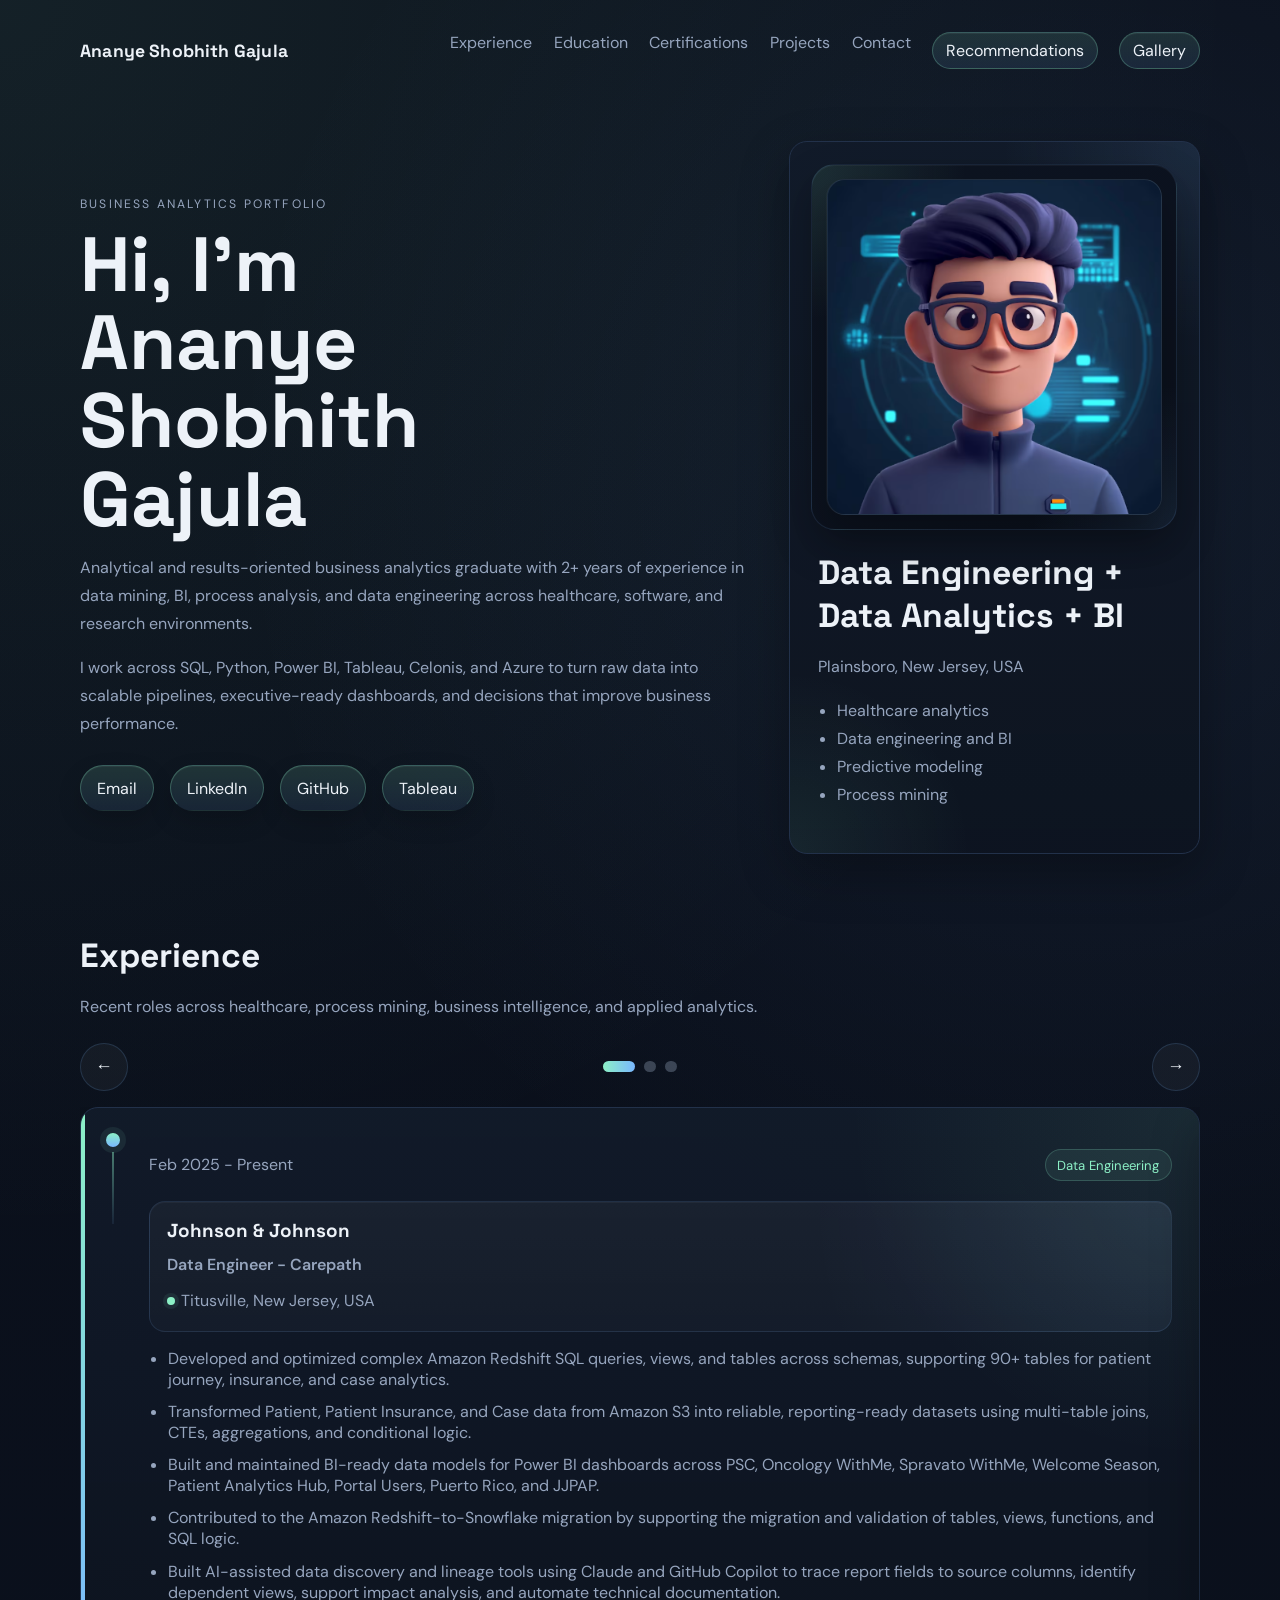
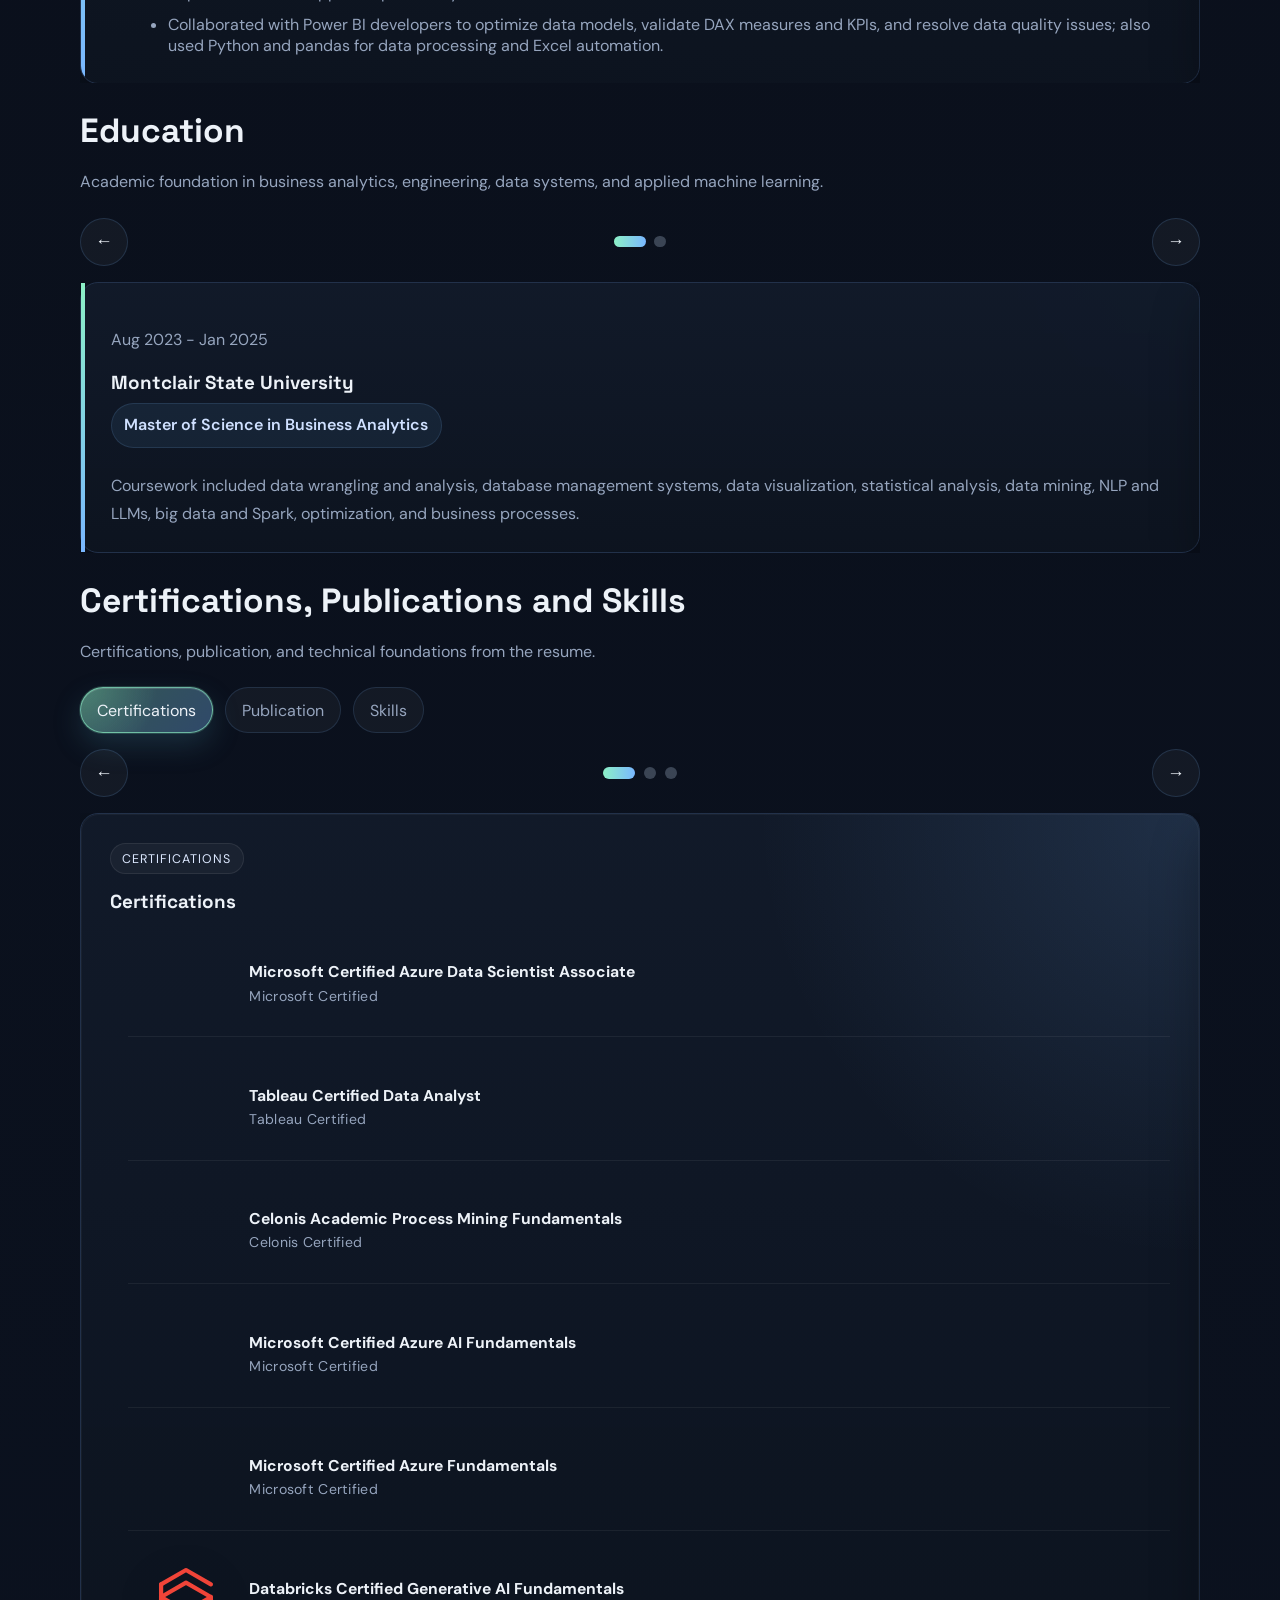
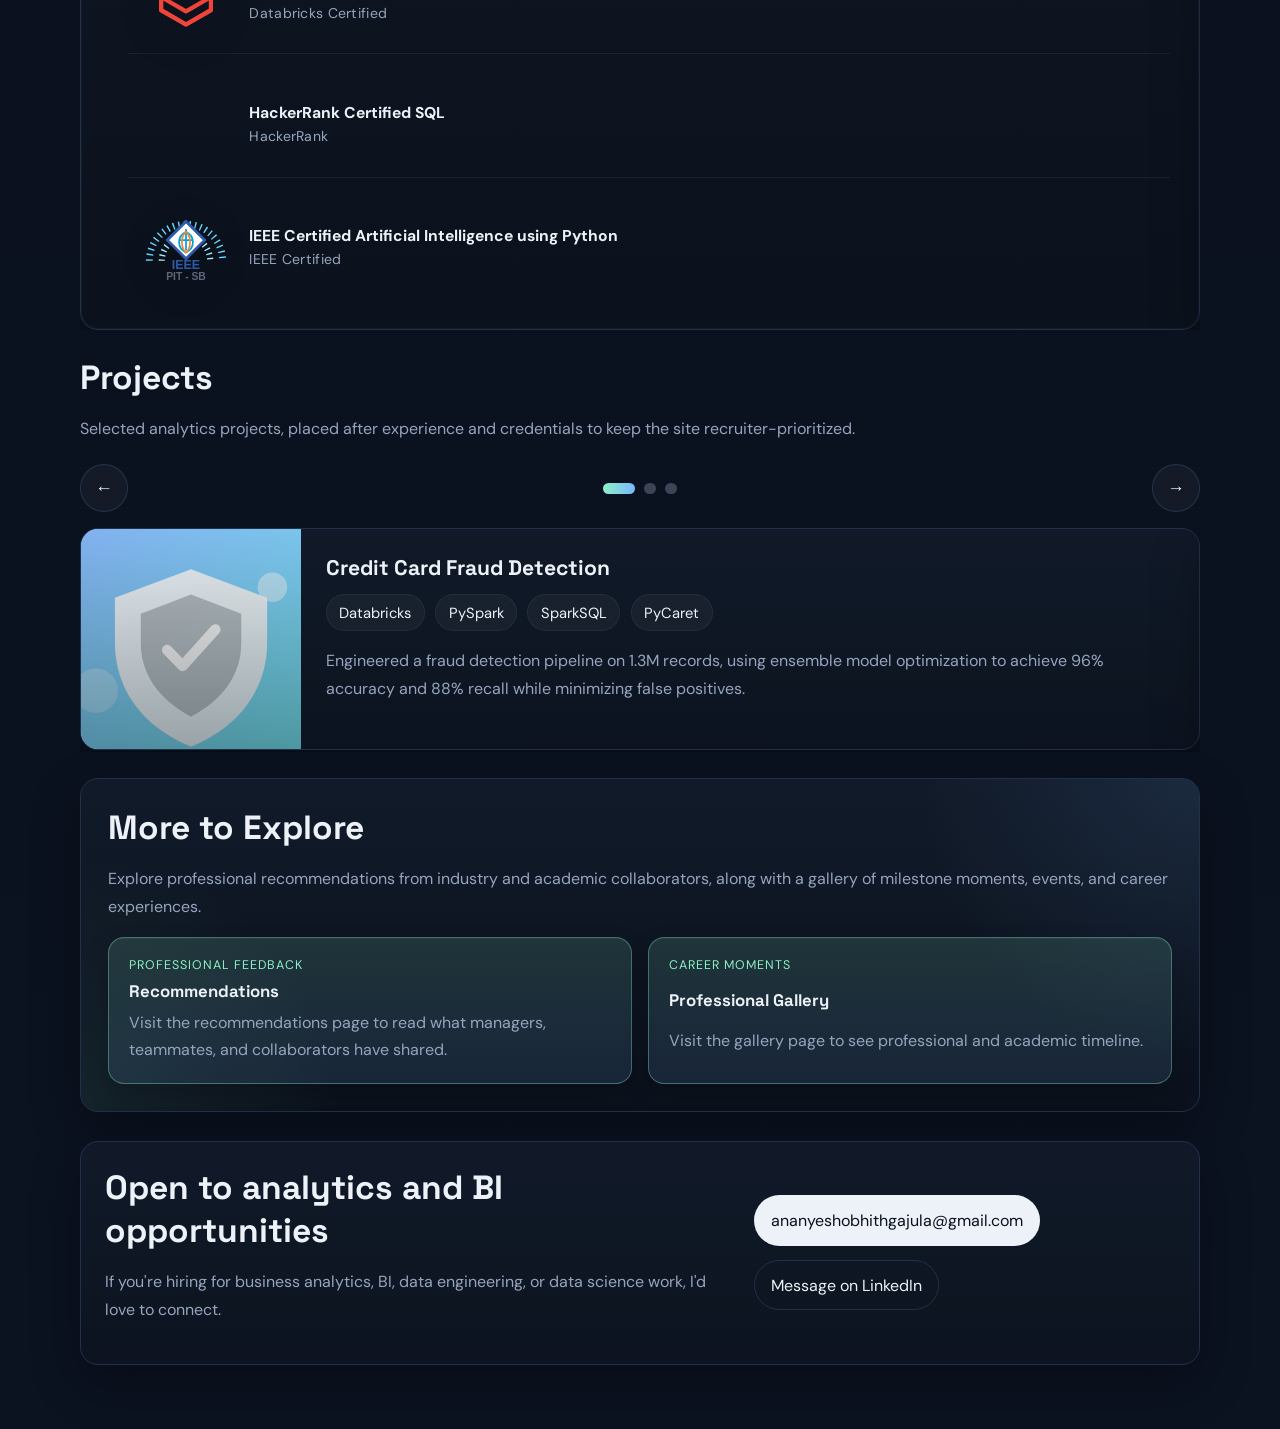
==== commit 73069b06: "Update experience details and remove outdated entries" ====
--- a/index.html
+++ b/index.html
@@ -66,7 +66,6 @@
               <li>Predictive modeling</li>
               <li>Process mining</li>
             </ul>
-            <a class="resume-link" href="AnanyeShobhithGajula_IBI%20(1).pdf" target="_blank" rel="noreferrer">Open resume</a>
           </div>
         </aside>
       </section>
@@ -97,15 +96,16 @@
                 </div>
                 <div class="experience-meta">
                   <h3>Johnson &amp; Johnson</h3>
-                  <p class="post-role">Data Engineer &amp; Business Coordinator - Carepath, FRM Copilot</p>
+                  <p class="post-role">Data Engineer - Carepath</p>
                   <p class="post-location">Titusville, New Jersey, USA</p>
                 </div>
                 <ul class="experience-points">
-                  <li>Developed Redshift SQL logic and data models for multiple Carepath therapeutic programs, creating views, tables, and maintaining 90+ tables across schemas for patient-journey and outcome reporting.</li>
-                  <li>Built BI-ready data tables, views, and metadata-driven pipelines that enabled Power BI reporting for PSC, Oncology With Me, Spravato With Me, Welcome Season, Patient Analytics Hub, JJPAP, and other programs.</li>
-                  <li>Worked with HIPAA-regulated healthcare data and PHI while translating complex business rules into reliable data logic and actionable program insights.</li>
-                  <li>Collaborated with the Power BI team on DAX, data model optimization, KPI validation, and reporting accuracy across therapeutic areas.</li>
-                  <li>Owned business coordination for a Copilot-driven FRM initiative, supporting reimbursement workflows like benefit investigation, prior authorization, payer policy interpretation, and affordability processes.</li>
+                  <li>Developed and optimized complex Amazon Redshift SQL queries, views, and tables across schemas, supporting 90+ tables for patient journey, insurance, and case analytics.</li>
+                  <li>Transformed Patient, Patient Insurance, and Case data from Amazon S3 into reliable, reporting-ready datasets using multi-table joins, CTEs, aggregations, and conditional logic.</li>
+                  <li>Built and maintained BI-ready data models for Power BI dashboards across PSC, Oncology WithMe, Spravato WithMe, Welcome Season, Patient Analytics Hub, Portal Users, Puerto Rico, and JJPAP.</li>
+                  <li>Contributed to the Amazon Redshift-to-Snowflake migration by supporting the migration and validation of tables, views, functions, and SQL logic.</li>
+                  <li>Built AI-assisted data discovery and lineage tools using Claude and GitHub Copilot to trace report fields to source columns, identify dependent views, support impact analysis, and automate technical documentation.</li>
+                  <li>Collaborated with Power BI developers to optimize data models, validate DAX measures and KPIs, and resolve data quality issues; also used Python and pandas for data processing and Excel automation.</li>
                 </ul>
               </article>
 
@@ -151,45 +151,7 @@
                 </ul>
               </article>
 
-              <article class="post-card experience-card">
-                <div class="experience-top">
-                  <p class="post-date">Apr 2022 - Apr 2023</p>
-                  <span class="experience-badge">Research</span>
-                </div>
-                <div class="experience-marker">
-                  <span class="marker-dot"></span>
-                  <span class="marker-line"></span>
-                </div>
-                <div class="experience-meta">
-                  <h3>Vardhaman College of Engineering</h3>
-                  <p class="post-role">Research Assistant</p>
-                  <p class="post-location">Hyderabad, Telangana, India</p>
-                </div>
-                <ul class="experience-points">
-                  <li>Supported research-oriented analytical work during undergraduate study, strengthening skills in structured problem solving, experimentation, and technical communication.</li>
-                  <li>Built a strong foundation in applied data analysis and investigative thinking that later carried into analytics, BI, and machine learning work.</li>
-                </ul>
-              </article>
-
-              <article class="post-card experience-card">
-                <div class="experience-top">
-                  <p class="post-date">Aug 2021 - Sep 2021</p>
-                  <span class="experience-badge">Machine Learning</span>
-                </div>
-                <div class="experience-marker">
-                  <span class="marker-dot"></span>
-                  <span class="marker-line"></span>
-                </div>
-                <div class="experience-meta">
-                  <h3>VI Solutions</h3>
-                  <p class="post-role">Machine Learning Intern</p>
-                  <p class="post-location">Bengaluru, Karnataka, India</p>
-                </div>
-                <ul class="experience-points">
-                  <li>Gained early internship exposure to machine learning workflows and practical analytics problem solving in a professional environment.</li>
-                  <li>Built foundational experience that shaped later work in predictive modeling, data science, and applied business analytics.</li>
-                </ul>
-              </article>
+
             </div>
           </div>
         </div>
